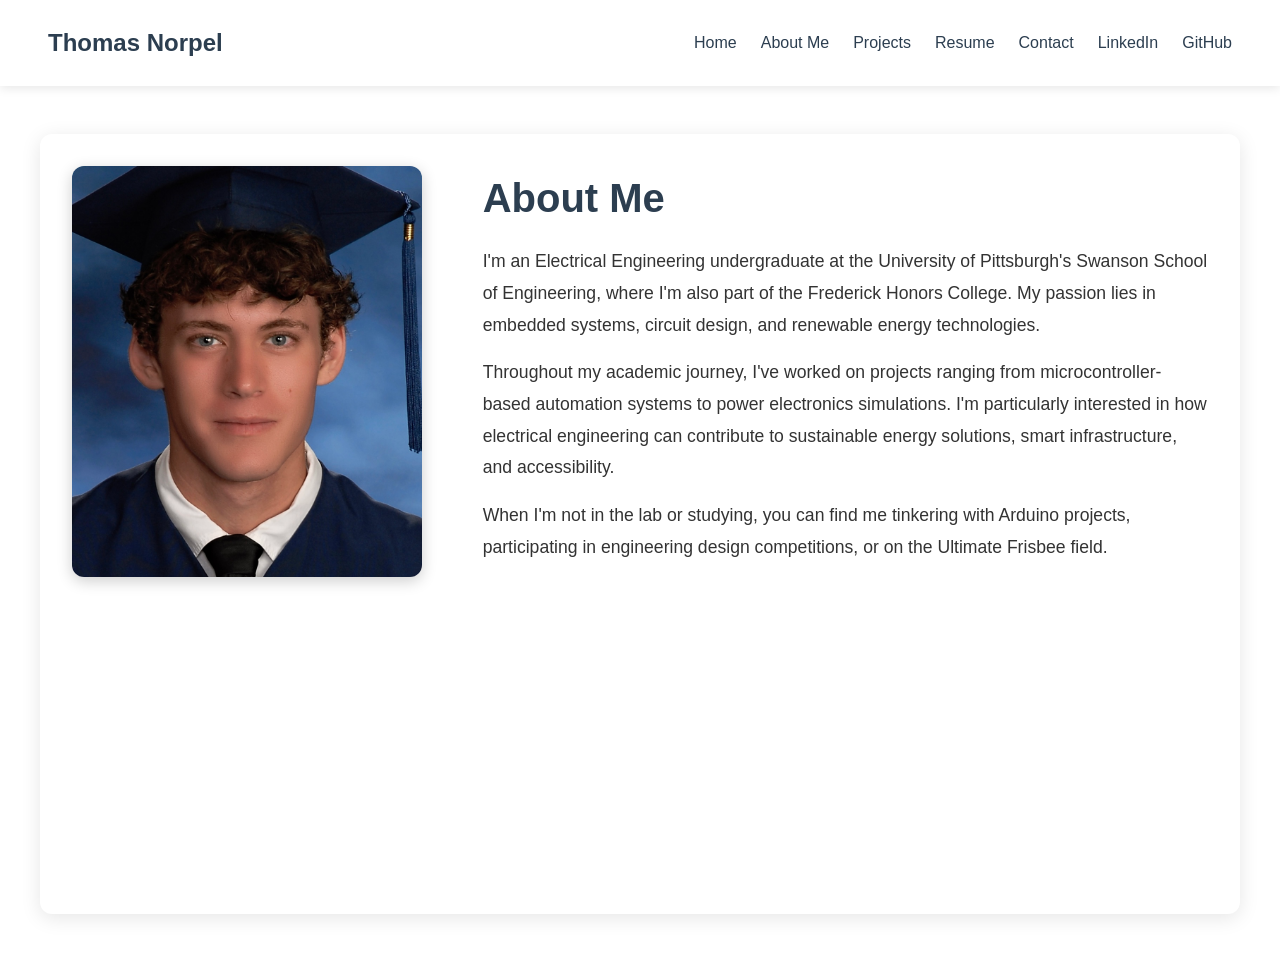
==== about.html @ 24ba63fa "Update about.html" ====
<!DOCTYPE html>
<html lang="en">
<head>
    <meta charset="UTF-8">
    <meta name="viewport" content="width=device-width, initial-scale=1.0">
    <title>About Me | Thomas Norpel</title>
    <link rel="stylesheet" href="style.css">
</head>
<body>
    <nav>
        <a href="index.html" class="logo">Thomas Norpel</a>
        <div class="nav-links">
            <a href="index.html">Home</a>
            <a href="about.html">About Me</a>
            <a href="projects.html">Projects</a>
            <a href="resume.html">Resume</a>
            <a href="contact.html">Contact</a>
            <a href="https://linkedin.com/in/yourusername" target="_blank">LinkedIn</a>
            <a href="https://github.com/yourusername" target="_blank">GitHub</a>
        </div>
    </nav>
    
    <div class="page-container">
        <div class="about-content">
            <div class="about-image">
                <img src="your-photo.JPG" alt="Thomas Norpel">
            </div>
            <div class="about-text">
                <h1>About Me</h1>
                <p>I'm an Electrical Engineering undergraduate at the University of Pittsburgh's Swanson School of Engineering, where I'm also part of the Frederick Honors College. My passion lies in embedded systems, circuit design, and renewable energy technologies.</p>
                <p>Throughout my academic journey, I've worked on projects ranging from microcontroller-based automation systems to power electronics simulations. I'm particularly interested in how electrical engineering can contribute to sustainable energy solutions, smart infrastructure, and accessibility.</p>
                <p>When I'm not in the lab or studying, you can find me tinkering with Arduino projects, participating in engineering design competitions, or on the Ultimate Frisbee field.</p>
            </div>
        </div>
    </div>
    
    <script src="script.js"></script>
</body>
</html>
---- style.css ----
/* Reset and base styles */
* {
    margin: 0;
    padding: 0;
    box-sizing: border-box;
}

body {
    font-family: 'Segoe UI', 'Helvetica Neue', 'Inter', sans-serif;
    line-height: 1.6;
    color: #333;
}

/* Navigation styles */
nav {
    display: flex;
    justify-content: space-between;
    align-items: center;
    padding: 1.5rem 3rem;
    background: rgba(255, 255, 255, 0.95);
    box-shadow: 0 2px 10px rgba(0, 0, 0, 0.1);
    position: sticky;
    top: 0;
    z-index: 1000;
}

.logo {
    font-size: 1.5rem;
    font-weight: bold;
    color: #2c3e50;
    text-decoration: none;
}

.nav-links {
    display: flex;
    gap: 1.5rem;
    align-items: center;
    flex-wrap: wrap;
}

.nav-links a {
    text-decoration: none;
    color: #2c3e50;
    font-weight: 500;
    transition: color 0.3s ease;
}

.nav-links a:hover {
    color: #3498db;
}

.social-icon {
    width: 20px;
    height: 20px;
    display: inline-flex;
    align-items: center;
    justify-content: center;
}

/* Home page with full-screen background */
.home-container {
    min-height: calc(100vh - 80px);
    background-size: cover;
    background-position: center;
    background-repeat: no-repeat;
    display: flex;
    align-items: center;
    justify-content: center;
    text-align: center;
    position: relative;
}

.home-container::before {
    content: '';
    position: absolute;
    top: 0;
    left: 0;
    right: 0;
    bottom: 0;
    background: rgba(0, 0, 0, 0.5);
    z-index: 1;
}

.hero-content {
    position: relative;
    z-index: 2;
    color: white;
    padding: 2rem;
}

.hero-content h1 {
    font-size: 4rem;
    letter-spacing: 4px;
    margin-bottom: 1rem;
    font-weight: 700;
}

.hero-content p {
    font-size: 1.25rem;
    max-width: 800px;
    margin: 0 auto;
    line-height: 1.5;
}

/* Page container for non-home pages */
.page-container {
    max-width: 1200px;
    margin: 3rem auto;
    padding: 2rem;
    background: white;
    border-radius: 12px;
    box-shadow: 0 4px 20px rgba(0, 0, 0, 0.1);
    min-height: calc(100vh - 120px);
}

/* About page styles */
.about-content {
    display: flex;
    gap: 3rem;
    align-items: flex-start;
    flex-wrap: wrap;
}

.about-image {
    flex: 1;
    min-width: 250px;
}

.about-image img {
    width: 100%;
    max-width: 350px;
    border-radius: 12px;
    box-shadow: 0 4px 15px rgba(0, 0, 0, 0.2);
}

.about-text {
    flex: 2;
}

.about-text h1 {
    font-size: 2.5rem;
    margin-bottom: 1rem;
    color: #2c3e50;
}

.about-text p {
    font-size: 1.1rem;
    line-height: 1.8;
    margin-bottom: 1rem;
}

/* Projects page styles */
.projects-grid {
    display: grid;
    grid-template-columns: repeat(2, 1fr);
    gap: 2rem;
    margin-top: 2rem;
}

.project-card {
    background: #f8f9fa;
    border-radius: 12px;
    overflow: hidden;
    transition: transform 0.3s ease, box-shadow 0.3s ease;
    text-decoration: none;
    color: inherit;
    display: block;
}

.project-card:hover {
    transform: translateY(-5px);
    box-shadow: 0 10px 25px rgba(0, 0, 0, 0.15);
}

.project-image {
    width: 100%;
    height: 250px;
    object-fit: cover;
}

.project-card h3 {
    padding: 1rem 1rem 0.5rem;
    font-size: 1.25rem;
    color: #2c3e50;
}

.project-card p {
    padding: 0 1rem 1.25rem;
    color: #666;
    line-height: 1.5;
}

/* Contact page styles */
.contact-form {
    max-width: 600px;
    margin: 0 auto;
}

.contact-form h1 {
    text-align: center;
    margin-bottom: 2rem;
    color: #2c3e50;
}

.form-group {
    margin-bottom: 1.5rem;
}

.form-group label {
    display: block;
    margin-bottom: 0.5rem;
    font-weight: 500;
    color: #2c3e50;
}

.form-group input,
.form-group textarea {
    width: 100%;
    padding: 0.75rem;
    border: 1px solid #ddd;
    border-radius: 8px;
    font-size: 1rem;
    font-family: inherit;
    transition: border-color 0.3s ease;
}

.form-group input:focus,
.form-group textarea:focus {
    outline: none;
    border-color: #3498db;
}

.form-group textarea {
    resize: vertical;
}

.btn-submit {
    background: #3498db;
    color: white;
    border: none;
    padding: 0.75rem 2rem;
    font-size: 1rem;
    border-radius: 8px;
    cursor: pointer;
    transition: background 0.3s ease;
    width: 100%;
}

.btn-submit:hover {
    background: #2980b9;
}

/* Resume page styles */
.resume-container {
    text-align: center;
}

.resume-container h1 {
    margin-bottom: 2rem;
    color: #2c3e50;
}

.resume-embed {
    margin: 2rem 0;
    border: 1px solid #ddd;
    border-radius: 8px;
    overflow: hidden;
}

.resume-embed iframe {
    width: 100%;
    height: 800px;
    border: none;
}

.btn-download {
    display: inline-block;
    background: #2c3e50;
    color: white;
    text-decoration: none;
    padding: 0.75rem 2rem;
    border-radius: 8px;
    margin-top: 1rem;
    transition: background 0.3s ease;
}

.btn-download:hover {
    background: #1a252f;
}

/* Project detail page styles */
.project-detail {
    max-width: 1000px;
    margin: 0 auto;
}

.project-detail h1 {
    font-size: 2.5rem;
    margin-bottom: 1rem;
    color: #2c3e50;
}

.project-media {
    margin: 2rem 0;
    text-align: center;
}

.project-media img,
.project-media video {
    max-width: 100%;
    border-radius: 12px;
    box-shadow: 0 4px 15px rgba(0, 0, 0, 0.1);
}

.project-description {
    font-size: 1.1rem;
    line-height: 1.8;
    margin: 2rem 0;
}

.back-link {
    display: inline-block;
    margin-top: 2rem;
    color: #3498db;
    text-decoration: none;
    font-weight: 500;
}

.back-link:hover {
    text-decoration: underline;
}

/* Responsive design */
@media (max-width: 768px) {
    nav {
        flex-direction: column;
        gap: 1rem;
        padding: 1rem;
    }
    
    .nav-links {
        justify-content: center;
        gap: 1rem;
    }
    
    .hero-content h1 {
        font-size: 2.5rem;
    }
    
    .hero-content p {
        font-size: 1rem;
        padding: 0 1rem;
    }
    
    .projects-grid {
        grid-template-columns: 1fr;
    }
    
    .about-content {
        flex-direction: column;
        text-align: center;
    }
    
    .page-container {
        margin: 1rem;
        padding: 1.5rem;
    }
}
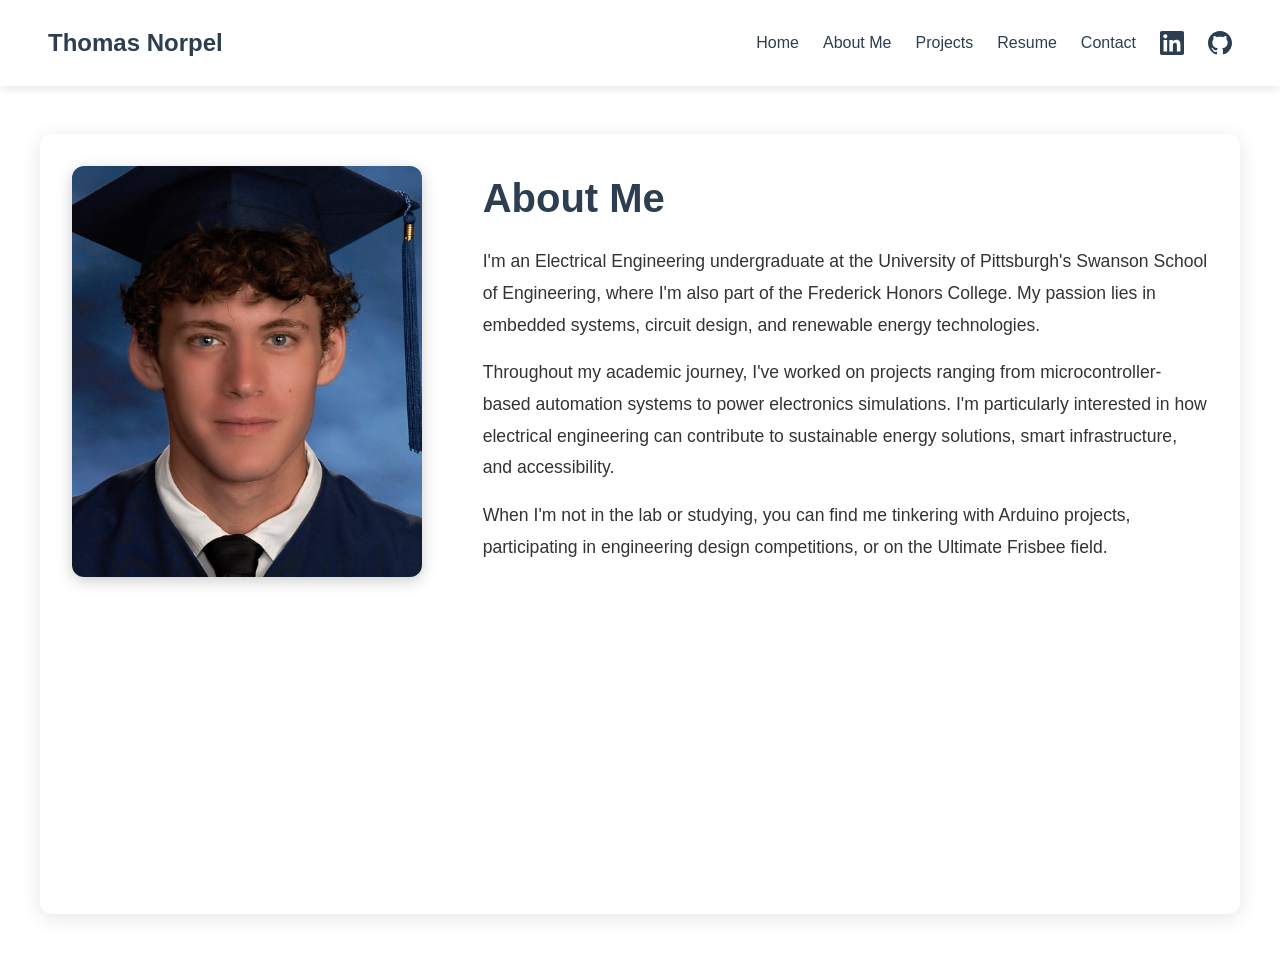
==== commit c0fd823d: "Update about.html" ====
--- a/about.html
+++ b/about.html
@@ -15,15 +15,23 @@
             <a href="projects.html">Projects</a>
             <a href="resume.html">Resume</a>
             <a href="contact.html">Contact</a>
-            <a href="https://linkedin.com/in/yourusername" target="_blank">LinkedIn</a>
-            <a href="https://github.com/yourusername" target="_blank">GitHub</a>
+           <a href="https://linkedin.com/in/thomas-norpel" target="_blank" class="nav-icon" aria-label="LinkedIn">
+                <svg viewBox="0 0 24 24" fill="currentColor">
+                    <path d="M20.447 20.452h-3.554v-5.569c0-1.328-.027-3.037-1.852-3.037-1.853 0-2.136 1.445-2.136 2.939v5.667H9.351V9h3.414v1.561h.046c.477-.9 1.637-1.85 3.37-1.85 3.601 0 4.267 2.37 4.267 5.455v6.286zM5.337 7.433c-1.144 0-2.063-.926-2.063-2.065 0-1.138.92-2.063 2.063-2.063 1.14 0 2.064.925 2.064 2.063 0 1.139-.925 2.065-2.064 2.065zm1.782 13.019H3.555V9h3.564v11.452zM22.225 0H1.771C.792 0 0 .774 0 1.729v20.542C0 23.227.792 24 1.771 24h20.451c.979 0 1.771-.773 1.771-1.729V1.729C24 .774 23.204 0 22.225 0z"/>
+                </svg>
+            </a>
+            <a href="https://github.com/tnorp" target="_blank" class="nav-icon" aria-label="GitHub">
+                <svg viewBox="0 0 24 24" fill="currentColor">
+                    <path d="M12 0C5.37 0 0 5.37 0 12c0 5.3 3.438 9.8 8.205 11.387.6.113.82-.26.82-.58 0-.287-.01-1.05-.015-2.06-3.338.726-4.042-1.61-4.042-1.61-.546-1.387-1.333-1.756-1.333-1.756-1.09-.745.082-.73.082-.73 1.205.085 1.838 1.237 1.838 1.237 1.07 1.834 2.807 1.304 3.492.997.108-.775.418-1.305.762-1.604-2.665-.3-5.466-1.332-5.466-5.93 0-1.31.465-2.38 1.235-3.22-.135-.303-.54-1.523.105-3.176 0 0 1.005-.322 3.3 1.23.96-.267 1.98-.399 3-.405 1.02.006 2.04.138 3 .405 2.28-1.552 3.285-1.23 3.285-1.23.645 1.653.24 2.873.12 3.176.765.84 1.23 1.91 1.23 3.22 0 4.61-2.805 5.625-5.475 5.92.42.36.81 1.096.81 2.22 0 1.606-.015 2.896-.015 3.286 0 .315.21.69.825.57C20.565 21.795 24 17.295 24 12c0-6.63-5.37-12-12-12z"/>
+                </svg>
+            </a>
         </div>
     </nav>
     
     <div class="page-container">
         <div class="about-content">
             <div class="about-image">
-                <img src="your-photo.JPG" alt="Thomas Norpel">
+                <img src="assets/your-photo.JPG" alt="Thomas Norpel">
             </div>
             <div class="about-text">
                 <h1>About Me</h1>
--- a/style.css
+++ b/style.css
@@ -365,4 +365,38 @@
         margin: 1rem;
         padding: 1.5rem;
     }
-}+}
+
+/* Navigation icon styles */
+.nav-icon {
+    display: inline-flex;
+    align-items: center;
+    justify-content: center;
+    width: 24px;
+    height: 24px;
+    transition: opacity 0.3s ease;
+}
+
+.nav-icon svg {
+    width: 100%;
+    height: 100%;
+    fill: currentColor;
+}
+
+.nav-icon:hover {
+    opacity: 0.7;
+}
+
+/* Optional: Add a separator between text links and icons */
+.nav-links .separator {
+    color: #ddd;
+    margin: 0 0.25rem;
+}
+
+/* Mobile responsive adjustments */
+@media (max-width: 768px) {
+    .nav-icon {
+        width: 20px;
+        height: 20px;
+    }
+}
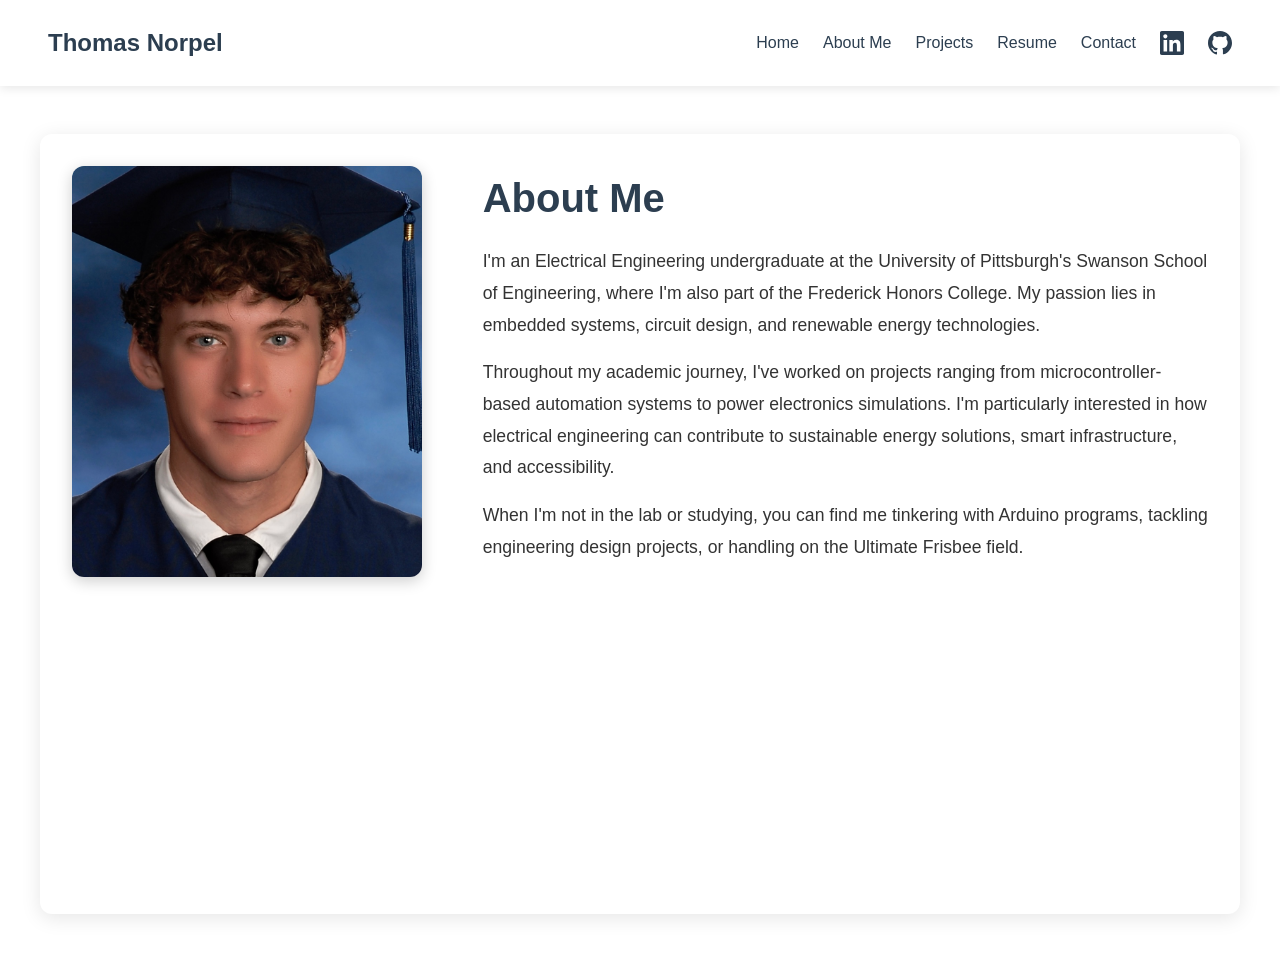
==== commit ba16c829: "Update about.html" ====
--- a/about.html
+++ b/about.html
@@ -15,7 +15,7 @@
             <a href="projects.html">Projects</a>
             <a href="resume.html">Resume</a>
             <a href="contact.html">Contact</a>
-           <a href="https://linkedin.com/in/thomas-norpel" target="_blank" class="nav-icon" aria-label="LinkedIn">
+           <a href="https://linkedin.com/in/thomas-norpel-1b21973b3" target="_blank" class="nav-icon" aria-label="LinkedIn">
                 <svg viewBox="0 0 24 24" fill="currentColor">
                     <path d="M20.447 20.452h-3.554v-5.569c0-1.328-.027-3.037-1.852-3.037-1.853 0-2.136 1.445-2.136 2.939v5.667H9.351V9h3.414v1.561h.046c.477-.9 1.637-1.85 3.37-1.85 3.601 0 4.267 2.37 4.267 5.455v6.286zM5.337 7.433c-1.144 0-2.063-.926-2.063-2.065 0-1.138.92-2.063 2.063-2.063 1.14 0 2.064.925 2.064 2.063 0 1.139-.925 2.065-2.064 2.065zm1.782 13.019H3.555V9h3.564v11.452zM22.225 0H1.771C.792 0 0 .774 0 1.729v20.542C0 23.227.792 24 1.771 24h20.451c.979 0 1.771-.773 1.771-1.729V1.729C24 .774 23.204 0 22.225 0z"/>
                 </svg>
@@ -37,7 +37,7 @@
                 <h1>About Me</h1>
                 <p>I'm an Electrical Engineering undergraduate at the University of Pittsburgh's Swanson School of Engineering, where I'm also part of the Frederick Honors College. My passion lies in embedded systems, circuit design, and renewable energy technologies.</p>
                 <p>Throughout my academic journey, I've worked on projects ranging from microcontroller-based automation systems to power electronics simulations. I'm particularly interested in how electrical engineering can contribute to sustainable energy solutions, smart infrastructure, and accessibility.</p>
-                <p>When I'm not in the lab or studying, you can find me tinkering with Arduino projects, participating in engineering design competitions, or on the Ultimate Frisbee field.</p>
+                <p>When I'm not in the lab or studying, you can find me tinkering with Arduino programs, tackling engineering design projects, or handling on the Ultimate Frisbee field.</p>
             </div>
         </div>
     </div>
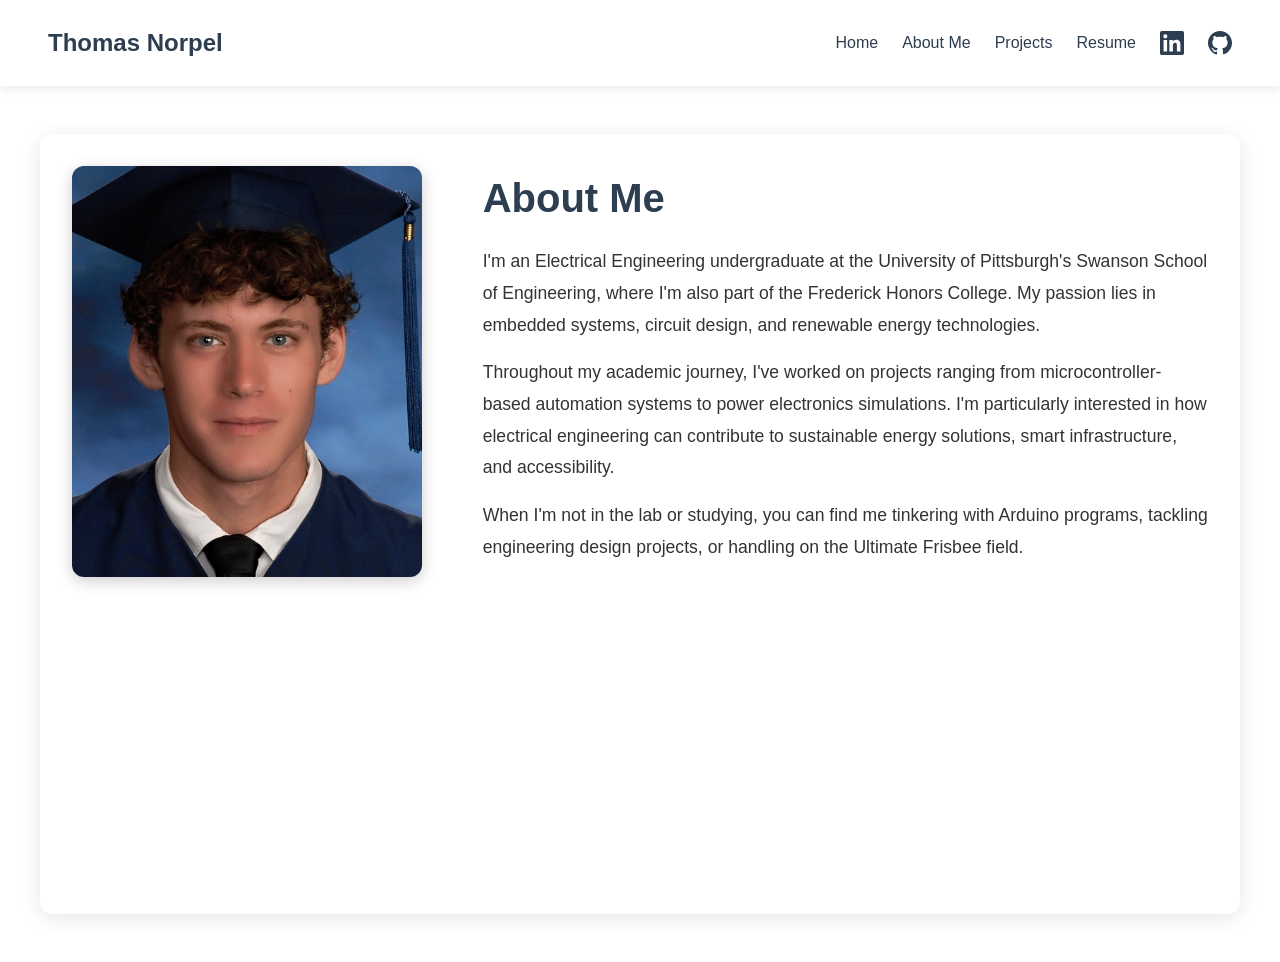
==== commit 71987a7c: "Update about.html" ====
--- a/about.html
+++ b/about.html
@@ -14,7 +14,6 @@
             <a href="about.html">About Me</a>
             <a href="projects.html">Projects</a>
             <a href="resume.html">Resume</a>
-            <a href="contact.html">Contact</a>
            <a href="https://linkedin.com/in/thomas-norpel-1b21973b3" target="_blank" class="nav-icon" aria-label="LinkedIn">
                 <svg viewBox="0 0 24 24" fill="currentColor">
                     <path d="M20.447 20.452h-3.554v-5.569c0-1.328-.027-3.037-1.852-3.037-1.853 0-2.136 1.445-2.136 2.939v5.667H9.351V9h3.414v1.561h.046c.477-.9 1.637-1.85 3.37-1.85 3.601 0 4.267 2.37 4.267 5.455v6.286zM5.337 7.433c-1.144 0-2.063-.926-2.063-2.065 0-1.138.92-2.063 2.063-2.063 1.14 0 2.064.925 2.064 2.063 0 1.139-.925 2.065-2.064 2.065zm1.782 13.019H3.555V9h3.564v11.452zM22.225 0H1.771C.792 0 0 .774 0 1.729v20.542C0 23.227.792 24 1.771 24h20.451c.979 0 1.771-.773 1.771-1.729V1.729C24 .774 23.204 0 22.225 0z"/>
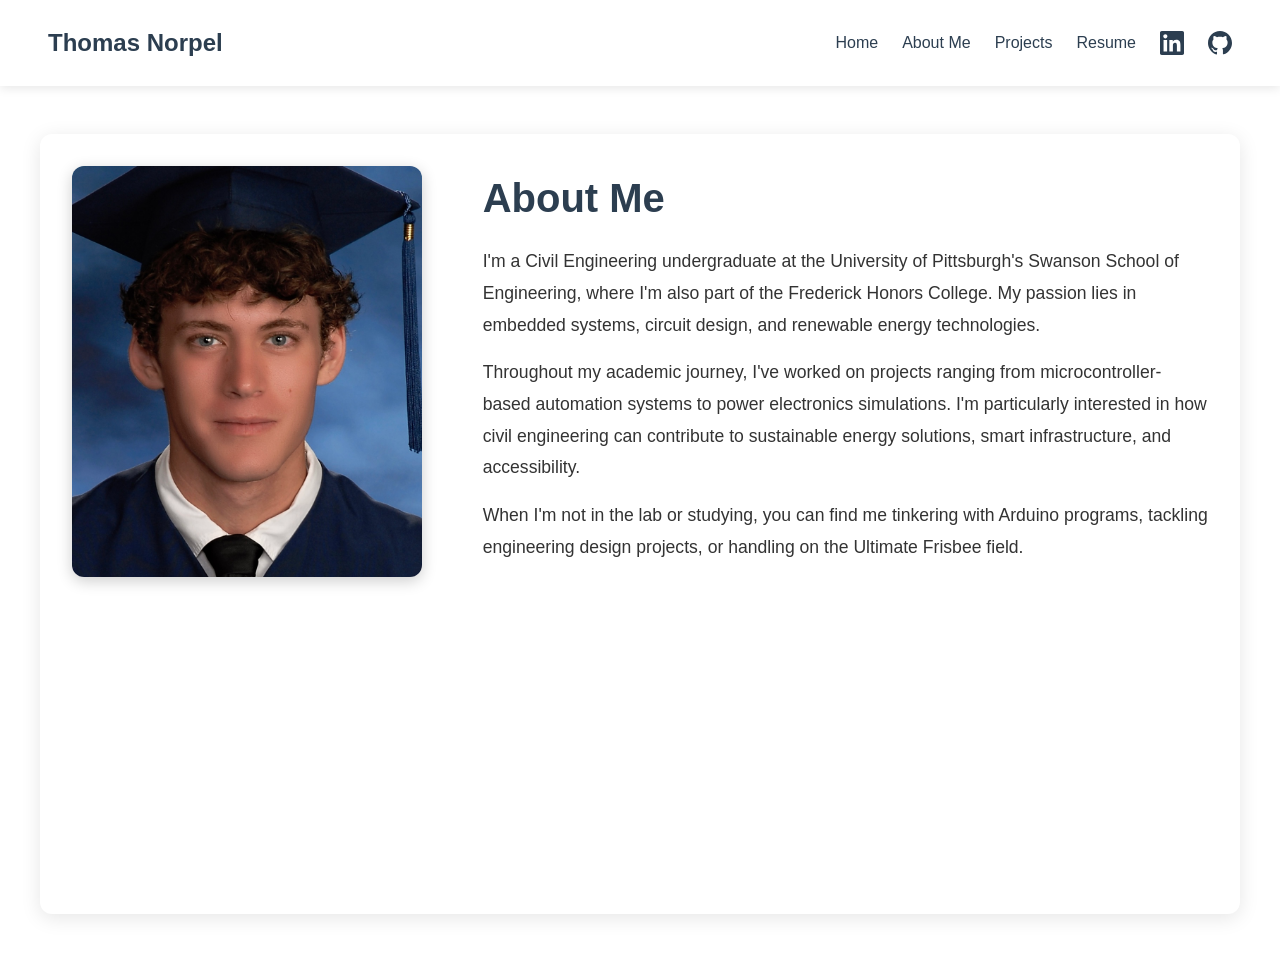
==== commit 105cb2b4: "Update about.html" ====
--- a/about.html
+++ b/about.html
@@ -34,8 +34,8 @@
             </div>
             <div class="about-text">
                 <h1>About Me</h1>
-                <p>I'm an Electrical Engineering undergraduate at the University of Pittsburgh's Swanson School of Engineering, where I'm also part of the Frederick Honors College. My passion lies in embedded systems, circuit design, and renewable energy technologies.</p>
-                <p>Throughout my academic journey, I've worked on projects ranging from microcontroller-based automation systems to power electronics simulations. I'm particularly interested in how electrical engineering can contribute to sustainable energy solutions, smart infrastructure, and accessibility.</p>
+                <p>I'm a Civil Engineering undergraduate at the University of Pittsburgh's Swanson School of Engineering, where I'm also part of the Frederick Honors College. My passion lies in embedded systems, circuit design, and renewable energy technologies.</p>
+                <p>Throughout my academic journey, I've worked on projects ranging from microcontroller-based automation systems to power electronics simulations. I'm particularly interested in how civil engineering can contribute to sustainable energy solutions, smart infrastructure, and accessibility.</p>
                 <p>When I'm not in the lab or studying, you can find me tinkering with Arduino programs, tackling engineering design projects, or handling on the Ultimate Frisbee field.</p>
             </div>
         </div>
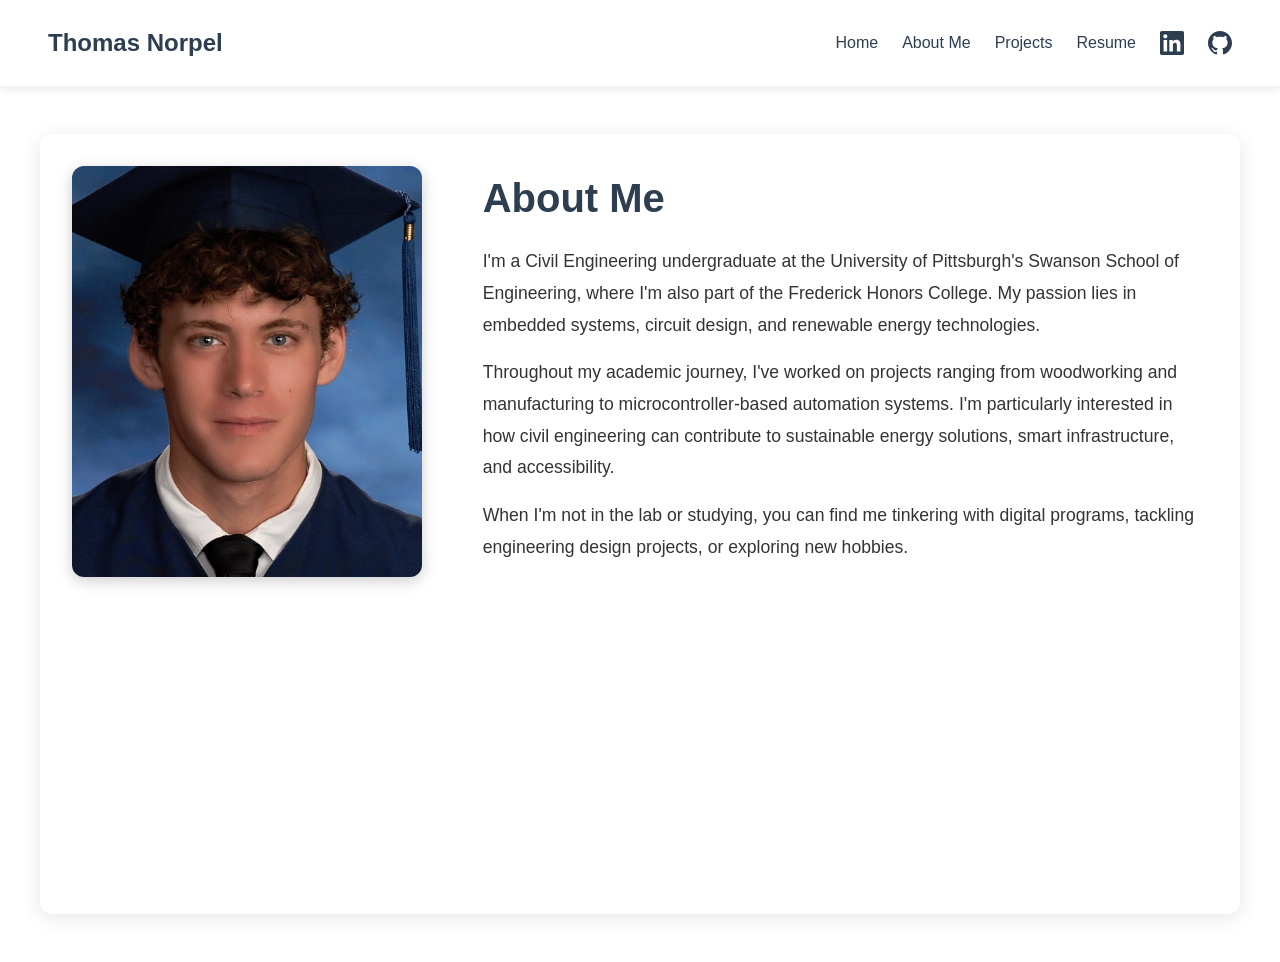
==== commit 207933f3: "Update about.html" ====
--- a/about.html
+++ b/about.html
@@ -35,8 +35,8 @@
             <div class="about-text">
                 <h1>About Me</h1>
                 <p>I'm a Civil Engineering undergraduate at the University of Pittsburgh's Swanson School of Engineering, where I'm also part of the Frederick Honors College. My passion lies in embedded systems, circuit design, and renewable energy technologies.</p>
-                <p>Throughout my academic journey, I've worked on projects ranging from microcontroller-based automation systems to power electronics simulations. I'm particularly interested in how civil engineering can contribute to sustainable energy solutions, smart infrastructure, and accessibility.</p>
-                <p>When I'm not in the lab or studying, you can find me tinkering with Arduino programs, tackling engineering design projects, or handling on the Ultimate Frisbee field.</p>
+                <p>Throughout my academic journey, I've worked on projects ranging from woodworking and manufacturing to microcontroller-based automation systems. I'm particularly interested in how civil engineering can contribute to sustainable energy solutions, smart infrastructure, and accessibility.</p>
+                <p>When I'm not in the lab or studying, you can find me tinkering with digital programs, tackling engineering design projects, or exploring new hobbies.</p>
             </div>
         </div>
     </div>
